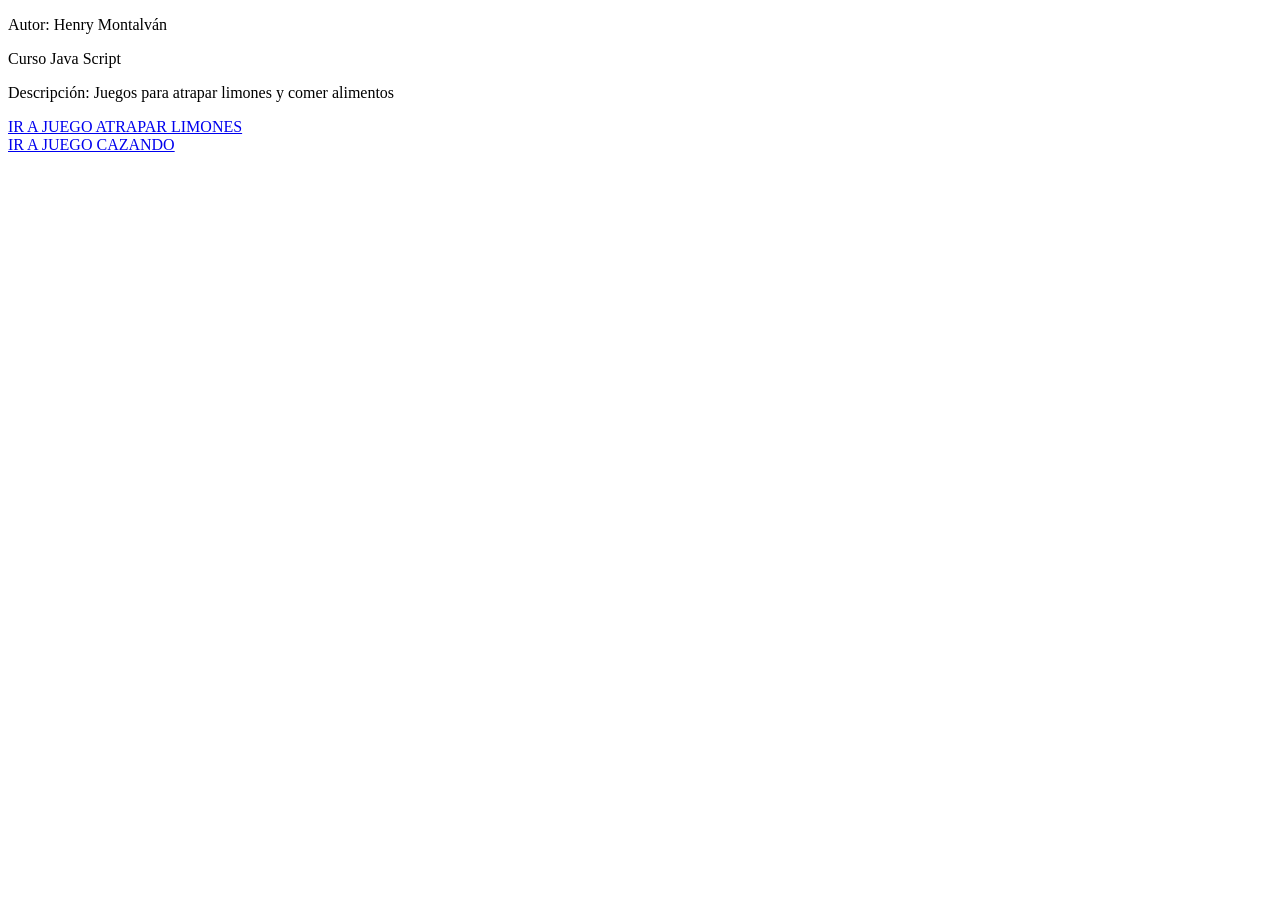
==== index.html @ d0f1f2f1 "Rename html" ====
<!DOCTYPE html>
<html>
    <body>
        <p>Autor: Henry Montalván</p>
        <p>Curso Java Script</p>
        <p>Descripción: Juegos para atrapar limones y comer alimentos   </p>
        <a href="https://atraparlimonesdisenomoderno.vercel.app/">IR A JUEGO ATRAPAR LIMONES </a>
        <br>
        <a href="https://juegocazando-gold.vercel.app/">IR A JUEGO CAZANDO </a>
    </body>

</html>
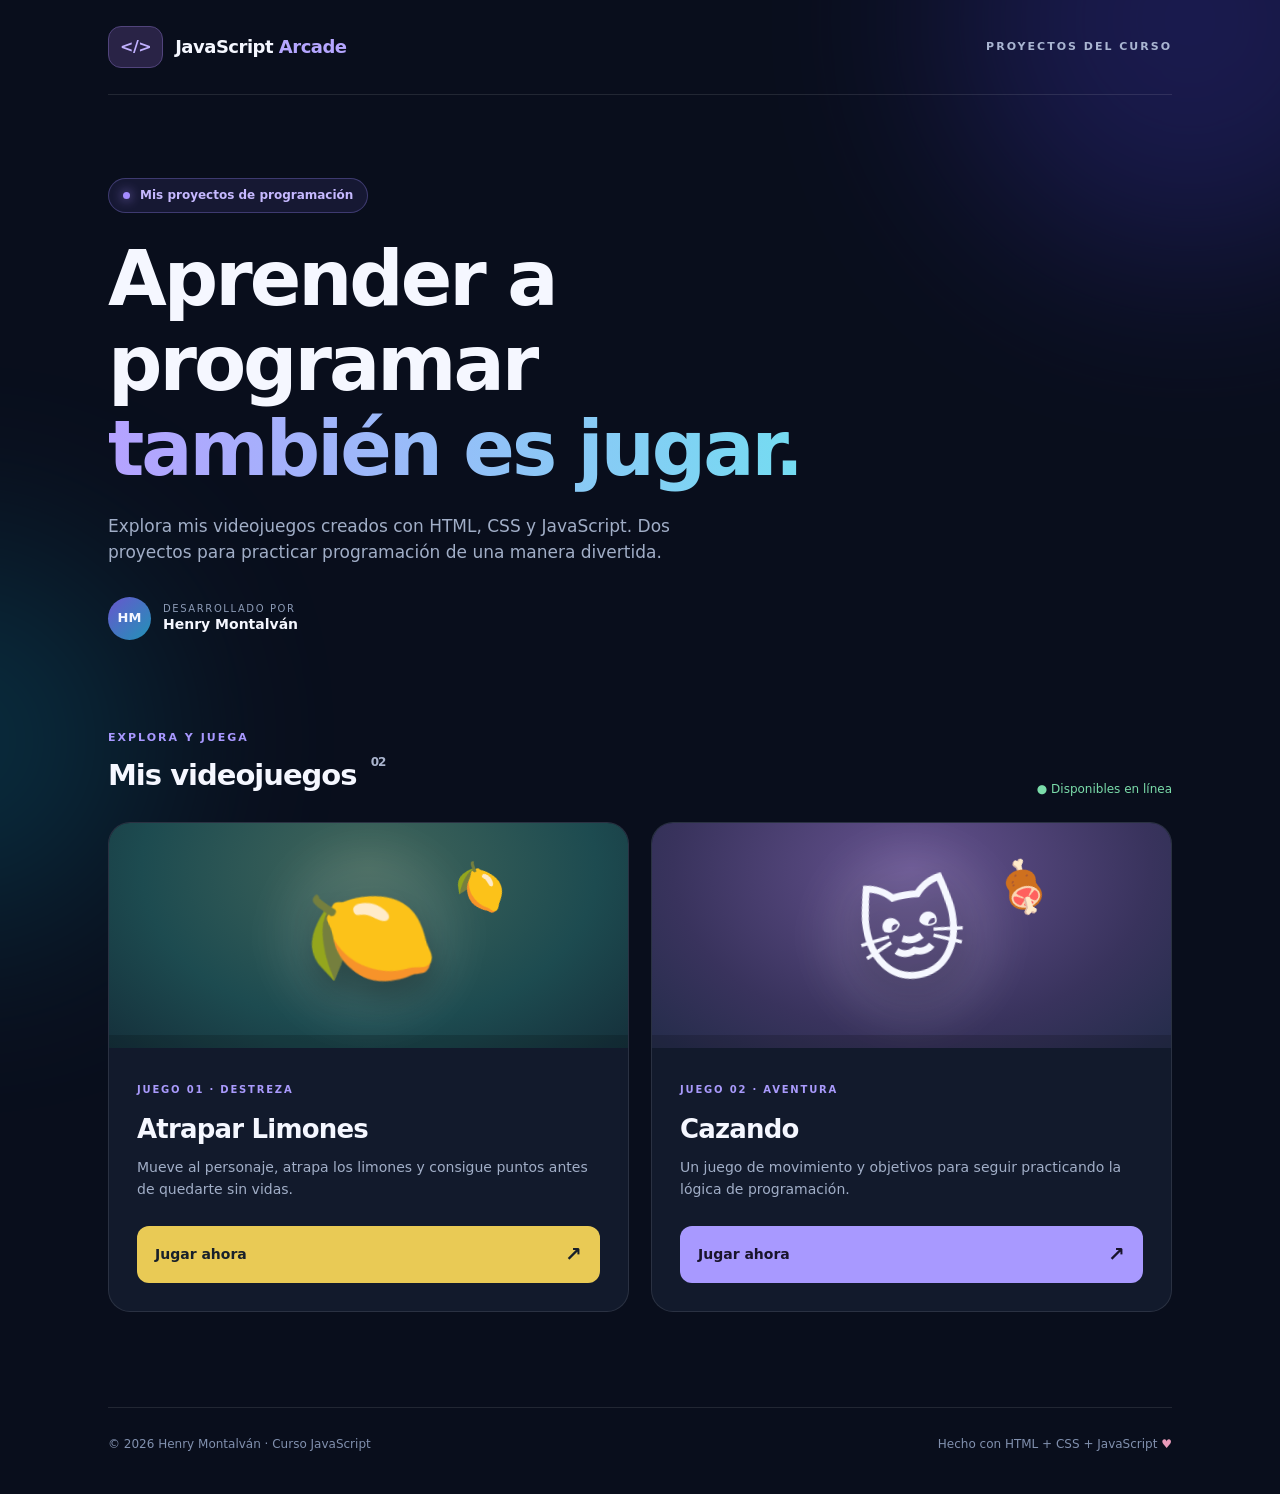
==== commit f014a17d: "Rename html" ====
--- a/index.html
+++ b/index.html
@@ -1,12 +1,42 @@
 <!DOCTYPE html>
-<html>
-    <body>
-        <p>Autor: Henry Montalván</p>
-        <p>Curso Java Script</p>
-        <p>Descripción: Juegos para atrapar limones y comer alimentos   </p>
-        <a href="https://atraparlimonesdisenomoderno.vercel.app/">IR A JUEGO ATRAPAR LIMONES </a>
-        <br>
-        <a href="https://juegocazando-gold.vercel.app/">IR A JUEGO CAZANDO </a>
-    </body>
-
-</html>+<html lang="es">
+<head>
+  <meta charset="UTF-8">
+  <meta name="viewport" content="width=device-width, initial-scale=1.0">
+  <meta name="description" content="Colección de videojuegos desarrollados durante el curso de JavaScript.">
+  <title>Mis videojuegos | Curso JavaScript</title>
+  <link rel="stylesheet" href="estilos.css">
+</head>
+<body>
+  <div class="decoracion decoracion-uno" aria-hidden="true"></div>
+  <div class="decoracion decoracion-dos" aria-hidden="true"></div>
+  <div class="pagina">
+    <header class="cabecera">
+      <a class="marca" href="#inicio" aria-label="Ir al inicio"><span class="marca-icono">&lt;/&gt;</span><span>JavaScript <strong>Arcade</strong></span></a>
+      <span class="etiqueta-curso">PROYECTOS DEL CURSO</span>
+    </header>
+    <main id="inicio">
+      <section class="presentacion" aria-labelledby="titulo">
+        <span class="insignia"><span class="punto"></span> Mis proyectos de programación</span>
+        <h1 id="titulo">Aprender a programar<br><span>también es jugar.</span></h1>
+        <p>Explora mis videojuegos creados con HTML, CSS y JavaScript. Dos proyectos para practicar programación de una manera divertida.</p>
+        <div class="autor"><span class="avatar" aria-hidden="true">HM</span><div><span class="autor-etiqueta">DESARROLLADO POR</span><strong>Henry Montalván</strong></div></div>
+      </section>
+      <section class="proyectos" aria-labelledby="proyectos-titulo">
+        <div class="seccion-encabezado"><div><span class="sobrelinea">EXPLORA Y JUEGA</span><h2 id="proyectos-titulo">Mis videojuegos <span class="contador">02</span></h2></div><span class="disponibles">● Disponibles en línea</span></div>
+        <div class="cuadricula">
+          <article class="tarjeta tarjeta-limones">
+            <div class="ilustracion" aria-hidden="true"><span class="ilustracion-brillo"></span><span class="emoji-principal">🍋</span><span class="emoji-secundario">🍋</span><span class="suelo"></span></div>
+            <div class="tarjeta-contenido"><span class="tipo">JUEGO 01 · DESTREZA</span><h3>Atrapar Limones</h3><p>Mueve al personaje, atrapa los limones y consigue puntos antes de quedarte sin vidas.</p><a class="boton boton-limon" href="https://atraparlimonesdisenomoderno.vercel.app/" target="_blank" rel="noopener noreferrer">Jugar ahora <span aria-hidden="true">↗</span></a></div>
+          </article>
+          <article class="tarjeta tarjeta-cazando">
+            <div class="ilustracion" aria-hidden="true"><span class="ilustracion-brillo"></span><span class="emoji-principal">🐱</span><span class="emoji-secundario">🍖</span><span class="suelo"></span></div>
+            <div class="tarjeta-contenido"><span class="tipo">JUEGO 02 · AVENTURA</span><h3>Cazando</h3><p>Un juego de movimiento y objetivos para seguir practicando la lógica de programación.</p><a class="boton boton-cazando" href="https://juegocazando-gold.vercel.app/" target="_blank" rel="noopener noreferrer">Jugar ahora <span aria-hidden="true">↗</span></a></div>
+          </article>
+        </div>
+      </section>
+    </main>
+    <footer><span>© 2026 Henry Montalván · Curso JavaScript</span><span>Hecho con HTML + CSS + JavaScript <span aria-hidden="true">♥</span></span></footer>
+  </div>
+</body>
+</html>
--- a/estilos.css
+++ b/estilos.css
@@ -0,0 +1,2 @@
+:root{color-scheme:dark;--fondo:#090e1c;--texto:#f5f7ff;--muted:#a1aec7;--borde:rgba(255,255,255,.1)}
+*{box-sizing:border-box}html{scroll-behavior:smooth}body{margin:0;min-height:100vh;background:var(--fondo);color:var(--texto);font-family:Inter,ui-sans-serif,system-ui,-apple-system,"Segoe UI",sans-serif;line-height:1.55;overflow-x:hidden}a{color:inherit;text-decoration:none}.pagina{max-width:1120px;padding:0 28px;margin:auto;position:relative;z-index:1}.decoracion{position:absolute;pointer-events:none;filter:blur(100px);opacity:.3;border-radius:50%}.decoracion-uno{width:480px;height:480px;background:#4238c2;top:-220px;right:-150px}.decoracion-dos{width:380px;height:380px;background:#0c768f;top:550px;left:-230px}.cabecera{height:95px;display:flex;align-items:center;justify-content:space-between;border-bottom:1px solid var(--borde)}.marca{display:flex;align-items:center;gap:12px;font-size:18px;font-weight:600;letter-spacing:-.5px}.marca strong{color:#b5a6ff}.marca-icono{background:#292346;border:1px solid #51447c;color:#c1b1ff;border-radius:13px;padding:8px 11px;font-size:16px;font-weight:800}.etiqueta-curso{font-size:11px;font-weight:750;letter-spacing:2px;color:#aab6d2}.presentacion{padding:83px 0 84px;max-width:760px}.insignia{display:inline-flex;align-items:center;gap:10px;padding:7px 14px;background:rgba(139,120,255,.1);border:1px solid rgba(156,138,255,.3);border-radius:50px;color:#c6b9ff;font-size:12px;font-weight:650}.punto{width:7px;height:7px;border-radius:50%;background:#a48cff;box-shadow:0 0 12px #a48cff}h1{font-size:clamp(39px,6.5vw,76px);line-height:1.12;letter-spacing:-3px;margin:23px 0 22px;font-weight:800}h1 span{background:linear-gradient(90deg,#b5a2ff,#74dcf1);background-clip:text;-webkit-background-clip:text;color:transparent}.presentacion>p{font-size:17px;color:var(--muted);max-width:650px;margin:0 0 31px}.autor{display:flex;align-items:center;gap:12px}.avatar{display:grid;place-items:center;width:43px;height:43px;background:linear-gradient(135deg,#6856ce,#2193b6);border-radius:50%;font-weight:750;font-size:13px}.autor div{display:flex;flex-direction:column;line-height:1.35}.autor-etiqueta{font-size:10px;letter-spacing:1.6px;color:#8c9bb6}.autor strong{font-size:14px}.proyectos{padding-bottom:95px}.seccion-encabezado{display:flex;justify-content:space-between;align-items:end;gap:15px;margin-bottom:24px}.sobrelinea{color:#a898ff;font-size:11px;letter-spacing:2px;font-weight:800}.seccion-encabezado h2{font-size:29px;letter-spacing:-1px;margin:5px 0 0}.contador{font-size:12px;color:#aab4cd;vertical-align:top;margin-left:5px}.disponibles{font-size:12px;color:#7bdcaa}.cuadricula{display:grid;grid-template-columns:repeat(2,minmax(0,1fr));gap:22px}.tarjeta{background:#121a2c;border:1px solid var(--borde);border-radius:22px;overflow:hidden;transition:transform .25s ease,border-color .25s ease,box-shadow .25s ease}.tarjeta:hover{transform:translateY(-6px);border-color:rgba(171,161,255,.45);box-shadow:0 20px 45px rgba(0,0,0,.24)}.ilustracion{height:225px;display:flex;justify-content:center;align-items:center;position:relative;overflow:hidden;isolation:isolate}.tarjeta-limones .ilustracion{background:radial-gradient(ellipse at 50% 20%,#42665b,#1d4b50 62%,#15303b)}.tarjeta-cazando .ilustracion{background:radial-gradient(ellipse at 50% 20%,#65528f,#39335d 65%,#242c4a)}.ilustracion-brillo{position:absolute;width:180px;height:180px;border-radius:50%;background:rgba(255,255,255,.08);filter:blur(20px)}.emoji-principal{font-size:105px;position:relative;z-index:1;filter:drop-shadow(0 17px 14px rgba(0,0,0,.25));transform:rotate(-10deg)}.emoji-secundario{font-size:43px;position:absolute;top:31px;right:23%;transform:rotate(25deg)}.suelo{position:absolute;bottom:0;width:100%;height:13px;background:rgba(0,0,0,.17)}.tarjeta-contenido{padding:28px}.tipo{color:#a99afc;letter-spacing:1.8px;font-size:10px;font-weight:800}.tarjeta h3{font-size:26px;letter-spacing:-.8px;margin:8px 0 8px}.tarjeta p{font-size:14px;color:var(--muted);margin:0 0 24px;min-height:45px}.boton{display:flex;align-items:center;justify-content:space-between;border-radius:12px;padding:13px 18px;font-size:14px;font-weight:750;transition:filter .2s,transform .2s}.boton:hover{filter:brightness(1.12);transform:translateY(-2px)}.boton span{font-size:20px}.boton-limon{background:#e9ca55;color:#18202b}.boton-cazando{background:#a899ff;color:#19142b}footer{border-top:1px solid var(--borde);padding:27px 0 40px;display:flex;justify-content:space-between;gap:12px;color:#8190ae;font-size:12px}footer span span{color:#e99bba}@media(max-width:680px){.pagina{padding:0 19px}.cabecera{height:75px}.etiqueta-curso{font-size:9px;letter-spacing:1px}.marca{font-size:15px}.presentacion{padding:60px 0}.presentacion>p{font-size:15px}h1{letter-spacing:-1.6px}.cuadricula{grid-template-columns:1fr}.seccion-encabezado h2{font-size:25px}.disponibles{display:none}.proyectos{padding-bottom:55px}footer{flex-direction:column}.ilustracion{height:190px}}@media(prefers-reduced-motion:reduce){*,*::before,*::after{transition:none!important;scroll-behavior:auto!important}}
